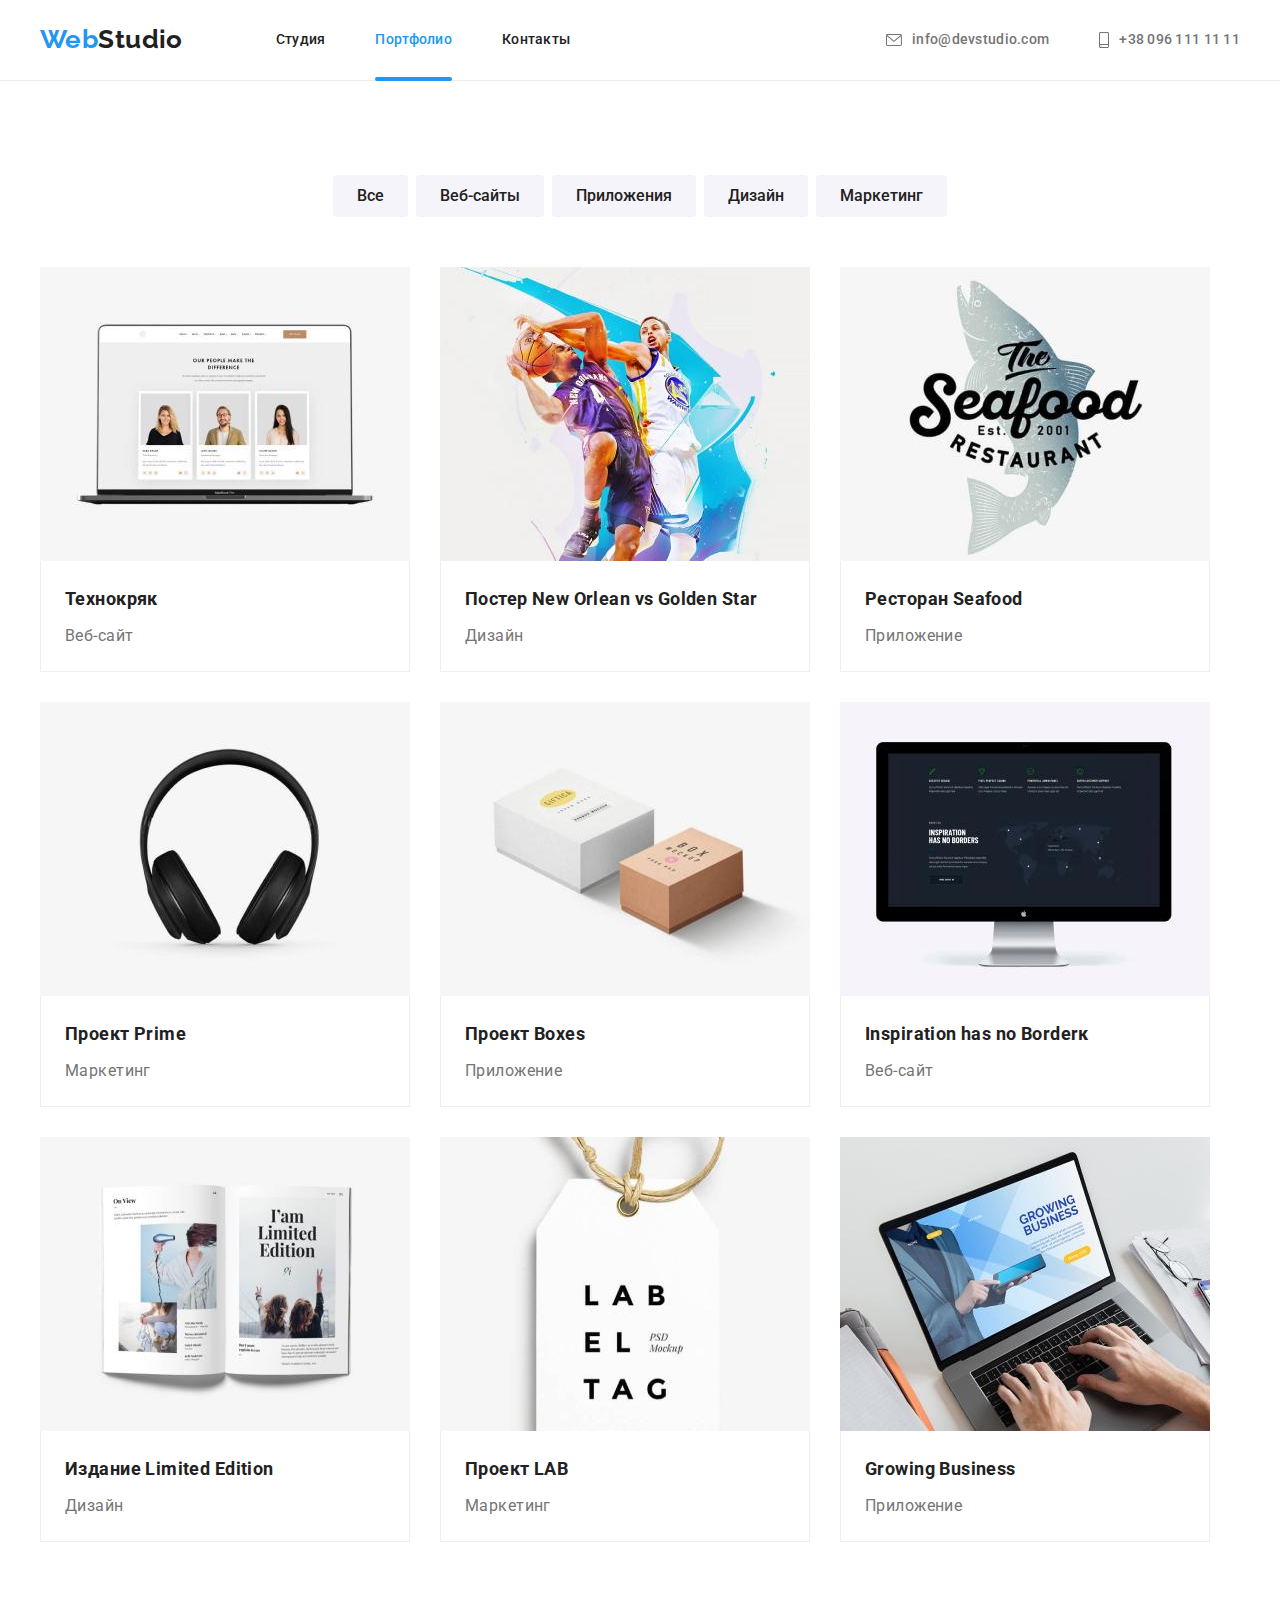
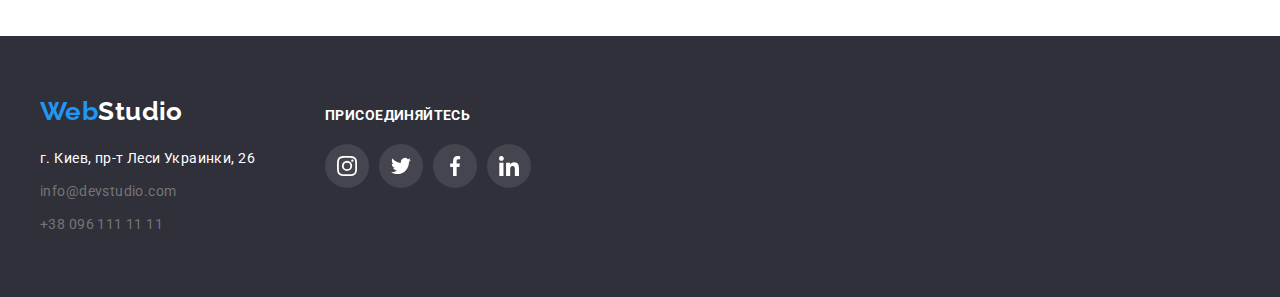
==== portfolio.html @ 6ecc3721 "Initial commit" ====
<!DOCTYPE html>
<html lang="ru">
  <head>
    <meta charset="UTF-8" />
    <meta http-equiv="X-UA-Compatible" content="IE=edge" />
    <meta name="viewport" content="width=device-width, initial-scale=1.0" />
    <title>Портфолио</title>
    <link rel="preconnect" href="https://fonts.googleapis.com" />
    <link rel="preconnect" href="https://fonts.gstatic.com" crossorigin />
    <link
      href="https://fonts.googleapis.com/css2?family=Raleway:wght@700&family=Roboto:wght@400;500;700;900&display=swap"
      rel="stylesheet"
    />
    <link
      rel="stylesheet"
      href="https://cdnjs.cloudflare.com/ajax/libs/modern-normalize/1.1.0/modern-normalize.min.css"
      integrity="sha512-wpPYUAdjBVSE4KJnH1VR1HeZfpl1ub8YT/NKx4PuQ5NmX2tKuGu6U/JRp5y+Y8XG2tV+wKQpNHVUX03MfMFn9Q=="
      crossorigin="anonymous"
      referrerpolicy="no-referrer"
    />
    <link rel="stylesheet" href="./css/styles.css" />
  </head>
  <body>
    <!--High line site-->
    <header class="page-header">
      <div class="conteiner header">
        <!--Name studio-->
        <nav class="site-nav">
          <a href="./index.html" class="logo"><span class="web">Web</span>Studio</a>
          <!--menu navigation-->
          <ul class="site-nav list">
            <li class="site-nav item">
              <a href="./index.html" class="link">Студия</a>
            </li>
            <li class="site-nav item">
              <a href="./portfolio.html" class="link current">Портфолио</a>
            </li>
            <li class="site-nav item">
              <a href="" class="link">Контакты</a>
            </li>
          </ul>
        </nav>
        <!--mail&Telefone-->
        <ul class="contacts list">
          <li class="contacts item">
            <a href="mailto:info@devstudio.com" class="mail">
              <svg class="icon-mail">
                <use href="./images/symbol-defs.svg#icon-mail-icon"></use>
              </svg>
              info@devstudio.com</a
            >
          </li>
          <li class="contacts item">
            <a href="tel:+380961111111" class="tel">
              <svg class="icon-tel">
                <use href="./images/symbol-defs.svg#icon-icon-tel"></use>
              </svg>
              +38 096 111 11 11</a
            >
          </li>
        </ul>
      </div>
    </header>
    <main>
      <section class="work-section">
        <div class="conteiner">
          <h1 class="title visually-hidden">Примеры работ</h1>
          <ul class="filtr">
            <li class="filtr-item">
              <button type="button" class="filtr-btn active">Все</button>
            </li>
            <li class="filtr-item">
              <button type="button" class="filtr-btn active">Веб-сайты</button>
            </li>
            <li class="filtr-item">
              <button type="button" class="filtr-btn active">Приложения</button>
            </li>
            <li class="filtr-item">
              <button type="button" class="filtr-btn active">Дизайн</button>
            </li>
            <li class="filtr-item">
              <button type="button" class="filtr-btn active">Маркетинг</button>
            </li>
          </ul>
          <ul class="work list pages">
            <li class="item">
              <a href="" class="link">
                <div class="work-link-position">
                  <img class="work-images" src="./images/p1.jpg" alt="сайт" width="370" />
                  <p class="work-link-discription">
                    Ресурс предлагает комплексные предложения с разным уровнем функционала и
                    сервисов. Все это позволит посетителю получить исчерпывающие сведения о компании
                    или частном лице.
                  </p>
                </div>
                <div class="item-discript">
                  <h3 class="work-title">Технокряк</h3>
                  <p class="work-dicript">Веб-сайт</p>
                </div>
              </a>
            </li>
            <li class="item">
              <a href="" class="link">
                <div class="work-link-position">
                  <img
                    class="work-images"
                    src="./images/p2.jpg"
                    alt="Постер New Orlean vs Golden Star"
                    width="370"
                  />
                  <p class="work-link-discription">
                    Ресурс предлагает комплексные предложения с разным уровнем функционала и
                    сервисов. Все это позволит посетителю получить исчерпывающие сведения о компании
                    или частном лице.
                  </p>
                </div>
                <div class="item-discript">
                  <h3 class="work-title">Постер New Orlean vs Golden Star</h3>
                  <p class="work-dicript">Дизайн</p>
                </div>
              </a>
            </li>
            <li class="item">
              <a href="" class="link">
                <div class="work-link-position">
                  <img
                    class="work-images"
                    src="./images/p3.jpg"
                    alt="Ресторан Seafood"
                    width="370"
                  />
                  <p class="work-link-discription">
                    Ресурс предлагает комплексные предложения с разным уровнем функционала и
                    сервисов. Все это позволит посетителю получить исчерпывающие сведения о компании
                    или частном лице.
                  </p>
                </div>
                <div class="item-discript">
                  <h3 class="work-title">Ресторан Seafood</h3>
                  <p class="work-dicript">Приложение</p>
                </div>
              </a>
            </li>
            <li class="item">
              <a href="" class="link">
                <div class="work-link-position">
                  <img class="work-images" src="./images/p4.jpg" alt="Проект Prime" width="370" />
                  <p class="work-link-discription">
                    Ресурс предлагает комплексные предложения с разным уровнем функционала и
                    сервисов. Все это позволит посетителю получить исчерпывающие сведения о компании
                    или частном лице.
                  </p>
                </div>
                <div class="item-discript">
                  <h3 class="work-title">Проект Prime</h3>
                  <p class="work-dicript">Маркетинг</p>
                </div>
              </a>
            </li>
            <li class="item">
              <a href="" class="link">
                <div class="work-link-position">
                  <img class="work-images" src="./images/p5.jpg" alt="Проект Boxes" width="370" />
                  <p class="work-link-discription">
                    Ресурс предлагает комплексные предложения с разным уровнем функционала и
                    сервисов. Все это позволит посетителю получить исчерпывающие сведения о компании
                    или частном лице.
                  </p>
                </div>
                <div class="item-discript">
                  <h3 class="work-title">Проект Boxes</h3>
                  <p class="work-dicript">Приложение</p>
                </div>
              </a>
            </li>
            <li class="item">
              <a href="" class="link">
                <div class="work-link-position">
                  <img class="work-images" src="./images/p6.jpg" alt="Веб-сайт" width="370" />
                  <p class="work-link-discription">
                    Ресурс предлагает комплексные предложения с разным уровнем функционала и
                    сервисов. Все это позволит посетителю получить исчерпывающие сведения о компании
                    или частном лице.
                  </p>
                </div>
                <div class="item-discript">
                  <h3 class="work-title">Inspiration has no Borderк</h3>
                  <p class="work-dicript">Веб-сайт</p>
                </div>
              </a>
            </li>
            <li class="item">
              <a href="" class="link">
                <div class="work-link-position">
                  <img
                    class="work-images"
                    src="./images/p7.jpg"
                    alt="Издание Limited Edition"
                    width="370"
                  />
                  <p class="work-link-discription">
                    Ресурс предлагает комплексные предложения с разным уровнем функционала и
                    сервисов. Все это позволит посетителю получить исчерпывающие сведения о компании
                    или частном лице.
                  </p>
                </div>
                <div class="item-discript">
                  <h3 class="work-title">Издание Limited Edition</h3>
                  <p class="work-dicript">Дизайн</p>
                </div>
              </a>
            </li>
            <li class="item">
              <a href="" class="link">
                <div class="work-link-position">
                  <img class="work-images" src="./images/p8.jpg" alt="Проект LAB" width="370" />
                  <p class="work-link-discription">
                    Ресурс предлагает комплексные предложения с разным уровнем функционала и
                    сервисов. Все это позволит посетителю получить исчерпывающие сведения о компании
                    или частном лице.
                  </p>
                </div>
                <div class="item-discript">
                  <h3 class="work-title">Проект LAB</h3>
                  <p class="work-dicript">Маркетинг</p>
                </div>
              </a>
            </li>
            <li class="item">
              <a href="" class="link">
                <div class="work-link-position">
                  <img class="work-images" src="./images/p9.jpg" alt="сайт" width="370" />
                  <p class="work-link-discription">
                    Ресурс предлагает комплексные предложения с разным уровнем функционала и
                    сервисов. Все это позволит посетителю получить исчерпывающие сведения о компании
                    или частном лице.
                  </p>
                </div>
                <div class="item-discript">
                  <h3 class="work-title">Growing Business</h3>
                  <p class="work-dicript">Приложение</p>
                </div>
              </a>
            </li>
          </ul>
        </div>
      </section>
    </main>
    <footer class="footer">
      <div class="conteiner social-icons">
        <div class="logo-address">
          <!--Name studio-->
          <a href="./index.html" class="logo-footer"><span class="web">Web</span>Studio</a>
          <!-- address -->
          <address class="adress">
            <ul class="adress list">
              <li class="adress-list-item">
                <a
                  href="https://goo.gl/maps/HPNhDswtwEFeR7fT9"
                  target="_blank"
                  rel="noopener noreferrer"
                  class="adress-post"
                  >г. Киев, пр-т Леси Украинки, 26</a
                >
              </li>
              <li class="adress-list-item">
                <a href="mailto:info@devstudio.com" class="mail">info@devstudio.com</a>
              </li>
              <li class="adress-list-item">
                <a href="tel:+380961111111" class="tel">+38 096 111 11 11</a>
              </li>
            </ul>
          </address>
        </div>
        <div class="social-links">
          <h2 class="sicial-links-title">присоединяйтесь</h2>
          <ul class="social-links list">
            <li class="social-list-items">
              <a href="" class="links-social-icon">
                <svg class="icon"><use href="./images/symbol-defs.svg#icon-instagram"></use></svg>
              </a>
            </li>
            <li class="social-list-items">
              <a href="" class="links-social-icon">
                <svg class="icon"><use href="./images/symbol-defs.svg#icon-twitter"></use></svg>
              </a>
            </li>
            <li class="social-list-items">
              <a href="" class="links-social-icon">
                <svg class="icon"><use href="./images/symbol-defs.svg#icon-facebook"></use></svg>
              </a>
            </li>
            <li class="social-list-items">
              <a href="" class="links-social-icon">
                <svg class="icon"><use href="./images/symbol-defs.svg#icon-linkedin"></use></svg>
              </a>
            </li>
          </ul>
        </div>
      </div>
    </footer>
  </body>
</html>
---- css/styles.css ----
:root {
  --primary-text-color: #212121;
  --title-text-color: #757575;
  --accent-color: #2196f3;
  --primary-white-color: #ffffff;
  --button-color: #f5f4fa;
}

body {
  margin: 0;
  /* padding-top: 80px; */
  background-color: var(--primary-white-color);
  color: var(--primary-text-color);
  font-family: Roboto, sans-serif;
  font-size: 14px;
  letter-spacing: 0.03em;
}

/*убираем точки в списках*/
.list {
  padding: 0;
  margin: 0;
  list-style: none;
}
/* скрываем заголовки */
.visually-hidden {
  position: absolute;
  white-space: nowrap;
  width: 1px;
  height: 1px;
  overflow: hidden;
  border: 0;
  padding: 0;
  clip: rect(0 0 0 0);
  clip-path: inset(50%);
  margin: -1px;
}
/* Убираем нижненн подчеркивание у ссылок */
.link {
  text-decoration: none;
}
/* Заголовки 2 уровня */
.section-title {
  padding: 0;
  margin: 0;
  margin-bottom: 50px;
  font-size: 36px;
  line-height: 1.17;
  text-align: center;
}
/*style header*/
.header {
  display: flex;
  align-items: center;
}
.conteiner {
  width: 1200px;
  margin: 0 auto;
  padding: 0 15px;
  /* outline: 2px solid tomato; */
}
.page-header {
  /* outline: 2px solid tomato; */
  /* position: fixed;
  width: 100%;
  min-height: 80px;
  top: 0;
  left: 0; */
  border-bottom: 1px solid #ececec;
}
.logo {
  display: block;
  padding-top: 24px;
  padding-bottom: 25px;
  margin-right: 93px;
  /* outline: 2px solid tomato; */
  color: var(--primary-text-color);
  text-decoration: none;
  font-family: Raleway, sans-serif;
  font-weight: 700;
  font-size: 26px;
  line-height: 1.19;
}
.web {
  color: #2196f3;
}
/*style menu-nav*/
.site-nav {
  display: flex;
}

.site-nav .item:not(:last-child) {
  margin-right: 50px;
}
.site-nav .link {
  position: relative;
  display: block;
  padding-top: 32px;
  padding-bottom: 32px;
  /* outline: 2px solid tomato; */
  color: var(--primary-text-color);
  font-weight: 500;
  line-height: 1.14;
  letter-spacing: 0.02em;

  transition-property: color;
  transition-duration: 250ms;
  transition-timing-function: cubic-bezier(0.4, 0, 0.2, 1);
}

.site-nav .link.current {
  color: var(--accent-color);
}
.site-nav .link.current::after {
  content: '';
  position: absolute;
  left: 0;
  bottom: -1px;
  display: block;
  width: 100%;
  height: 4px;

  border-radius: 4px;
  background-color: var(--accent-color);
}
/* .site-nav .link::after {
  content: '';
  position: absolute;
  left: 0;
  bottom: 0;
  display: block;
  width: 100%;
  height: 4px;
  opacity: 0;
  transition: opacity 250ms cubic-bezier(0.4, 0, 0.2, 1);

  border-radius: 4px;
  background-color: var(--accent-color);
}
.site-nav .link:hover::after,
.site-nav .link:focus::after {
  opacity: 1;
} */
.site-nav .link:hover,
.site-nav .link:focus {
  color: var(--accent-color);
}
/* Style contacts */
.contacts.list {
  display: flex;
  margin-left: auto;
}
.contacts.list .contacts.item + .contacts.item {
  margin-left: 50px;
}
.mail,
.tel {
  display: flex;
  align-items: center;
}
/* Добавление иконок */
.icon-mail {
  width: 16px;
  height: 12px;
  margin-right: 10px;
  fill: var(--title-text-color);
  transition-property: fill;
  transition-duration: 250ms;
  transition-timing-function: cubic-bezier(0.4, 0, 0.2, 1);
}
.icon-tel {
  width: 10px;
  height: 16px;
  margin-right: 10px;
  fill: var(--title-text-color);
  transition-property: fill;
  transition-duration: 250ms;
  transition-timing-function: cubic-bezier(0.4, 0, 0.2, 1);
}
/* .icon-mail:hover,
.icon-tel:hover {
  fill: var(--accent-color);
} */

/* .mail::before {
  display: inline-block;
  content: '';
  width: 16px;
  height: 12px;
  margin-right: 10px;
  background-image: url('../images/mail-icon.svg');
  background-size: contain;
}
.tel::before {
  display: inline-block;
  content: '';
  width: 16px;
  height: 12px;
  margin-right: 10px;
  background-image: url('../images/icon-tel.svg');
  background-size: contain;
} */

/* Конец добавление иконок */

.contacts.list .mail {
  /* outline: 2px solid tomato; */
  padding-top: 32px;
  padding-bottom: 32px;
  color: var(--title-text-color);
  text-decoration: none;
  font-weight: 500;
  line-height: 1.14;
  letter-spacing: 0.02em;

  transition-property: color;
  transition-duration: 250ms;
  transition-timing-function: cubic-bezier(0.4, 0, 0.2, 1);
}
.contacts.list .tel {
  /* outline: 2px solid tomato; */
  padding-top: 32px;
  padding-bottom: 32px;
  color: var(--title-text-color);
  text-decoration: none;
  font-weight: 500;
  line-height: 1.14;
  letter-spacing: 0.02em;

  transition-property: color;
  transition-duration: 250ms;
  transition-timing-function: cubic-bezier(0.4, 0, 0.2, 1);
}
.contacts.list .mail:hover .icon-mail,
.contacts.list .mail:focus .icon-mail {
  fill: var(--accent-color);
}
.contacts.list .mail:hover,
.contacts.list .mail:focus {
  color: var(--accent-color);
}
.contacts.list .tel:hover .icon-tel,
.contacts.list .tel:focus .icon-tel {
  fill: var(--accent-color);
}
.contacts.list .tel:hover,
.contacts.list .tel:focus {
  color: var(--accent-color);
}

/* Style main content*/
/* Style section Hero */
.hero {
  background-color: #2f303a;
  text-align: center;
  padding-top: 200px;
  padding-bottom: 200px;
  /* background-image: linear-gradient(to right, rgba(47, 48, 58, 0.4), rgba(47, 48, 58, 0.4)),
    url('../images/bg-img-hero.jpg');
  background-repeat: no-repeat;
  background-position: 50% 50%;
  background-size: cover; */
}
.overlay {
  max-width: 1600px;
  height: 600px;
  margin-left: auto;
  margin-right: auto;
  background-image: linear-gradient(to right, rgba(47, 48, 58, 0.4), rgba(47, 48, 58, 0.4)),
    url('../images/bg-img-hero.jpg');
  background-repeat: no-repeat;
  background-position: center;
  background-size: cover;
}
.hero-title {
  margin-top: 0;
  width: 696px;
  margin: 0 auto;
  margin-bottom: 30px;
  color: var(--primary-white-color);
  font-weight: 900;
  font-size: 44px;
  line-height: 1.36;
  letter-spacing: 0.06em;
  text-transform: uppercase;
}
.button {
  display: inline-block;
  border-radius: 4px;
  padding: 10px 32px;
  min-width: 200px;
  font-weight: 700;
  text-align: center;
  letter-spacing: 0.06em;
  font-size: 16px;
  line-height: 1.88;
  box-shadow: 0px 4px 4px rgba(0, 0, 0, 0.15);
  background-color: var(--accent-color);
  color: var(--primary-white-color);
  border: 1px solid;
  border-color: var(--accent-color);
  cursor: pointer;

  transition-property: background-color, border-color;
  transition-duration: 250ms;
  transition-timing-function: cubic-bezier(0.4, 0, 0.2, 1);
}
.button:hover,
.button:focus {
  background-color: #188ce8;
  border-color: var(--primary-white-color);
}
/* Style Peculiarities*/
.peculiarities {
  padding-top: 94px;
  padding-bottom: 94px;
}
.section.list {
  display: flex;
}
.peculiarities-item {
  width: 270px;
}
.peculiarities-item:not(:last-child) {
  margin-right: 30px;
}
/* Добавление иконок svg с помощью псевдоэлемента before
как background-image */
/* .peculiarities-item::before {
  display: block;
  content: '';
  height: 120px;
  margin-bottom: 30px;
  background-color: #f5f4fa;
  border-radius: 4px; */
/* background-size: contain; на весь блок */
/* background-repeat: no-repeat;
  background-position: center; */
/* }
.peculiarities-item.attention::before {
  background-image: url('../images/antenna.svg');
}
.peculiarities-item.punctuality::before {
  background-image: url('../images/clock.svg');
}
.peculiarities-item.planning::before {
  background-image: url('../images/diagram.svg');
}
.peculiarities-item.technology::before {
  background-image: url('../images/astronaut.svg');
} */
/* Конец  */
/* 2-й вариант для иконок svg */

.icon-peculiarities {
  display: flex;
  justify-content: center;
  align-items: center;
  height: 120px;
  margin-bottom: 30px;
  background-color: #f5f4fa;
}
.icon-item-peculiarities {
  width: 70px;
  height: 70px;
}
/* Конец */
.title {
  padding: 0;
  margin: 0;
  margin-bottom: 10px;
  font-size: 14px;
  line-height: 1.14;
  text-transform: uppercase;
  color: var(--primary-text-color);
}
.discription {
  padding: 0;
  margin: 0;
  line-height: 1.71;
  color: var(--title-text-color);
}
/*Style works*/
.works {
  padding-bottom: 90px;
}
.work-process {
  display: block;
}
.work.list {
  display: flex;
}
.work-list-process:not(:last-child) {
  margin-right: 30px;
}
.work-list.position {
  position: relative;
  display: flex;
  justify-content: center;
  align-items: flex-end;
}
.work-list-discription {
  position: absolute;
  display: flex;
  justify-content: center;
  align-items: center;
  align-content: center;
  margin: 0;

  width: 100%;
  height: 70px;

  font-weight: 700;
  font-size: 14px;
  line-height: 1.14;
  text-align: center;
  text-transform: uppercase;

  color: #ffffff;
  background: rgba(47, 48, 58, 0.8);
}
/*Style Our team */
.team .list {
  padding: 0;
}
.team.list.image {
  display: block;
}
.team.list {
  display: flex;
}
.team-list-card {
  background-color: #fff;
  text-align: center;
  box-shadow: 0px 1px 3px rgba(0, 0, 0, 0.12), 0px 1px 1px rgba(0, 0, 0, 0.14),
    0px 2px 1px rgba(0, 0, 0, 0.2);
  border-radius: 0px 0px 4px 4px;
}
.team-list-card:not(:last-child) {
  margin-right: 30px;
}
.team {
  background: #f5f4fa;
  padding-top: 94px;
  padding-bottom: 94px;
}

.team-card-disc {
  padding: 30px;
}
.team.list .name {
  padding: 0;
  margin: 0;
  margin-bottom: 10px;
  font-weight: 500;
  font-size: 16px;
  line-height: 1.19;
}
.team.list .discription {
  color: var(--title-text-color);
  font-size: 16px;
  line-height: 1.19;
  margin-bottom: 16px;
}
.team.list.network {
  display: flex;
  margin: 0;
  padding: 0;
  background-color: #fff;
}

.network-item:not(:last-child) {
  margin-right: 10px;
}
.link-network {
  display: flex;
  justify-content: center;
  align-items: center;
  width: 44px;
  height: 44px;
  border-radius: 50%;

  transition-property: background-color;
  transition-duration: 250ms;
  transition-timing-function: cubic-bezier(0.4, 0, 0.2, 1);
  /* outline: 1px solid tomato; */
}
.icon-network {
  width: 20px;
  height: 20px;
  fill: #afb1b8;

  transition-property: fill;
  transition-duration: 250ms;
  transition-timing-function: cubic-bezier(0.4, 0, 0.2, 1);
}
.link-network:hover .icon-network,
.link-network:focus .icon-network {
  fill: var(--primary-white-color);
}
.link-network:hover,
.link-network:focus {
  background-color: var(--accent-color);
}
/* Style our clients */
.clients {
  padding-top: 94px;
  padding-bottom: 94px;
}
.clients.list {
  display: flex;
  margin: 0;
  padding: 0;
}
.link-clients {
  display: flex;
  justify-content: center;
  align-items: center;
  width: 170px;
  height: 92px;
  border: 1px solid #afb1b8;
  border-radius: 4px;
  transition: border-color 250ms cubic-bezier(0.4, 0, 0.2, 1);
}
.clients-list-item:not(:last-child) {
  margin-right: 30px;
}
.icon-clients {
  width: 106px;
  height: 60px;
  fill: #afb1b8;

  transition: fill 250ms cubic-bezier(0.4, 0, 0.2, 1);
}

.link-clients:hover .icon-clients,
.link-clients:focus .icon-clients {
  fill: var(--accent-color);
}
.link-clients:hover,
.link-clients:focus {
  border-color: var(--accent-color);
}
/*Style footer*/
.footer {
  padding-top: 60px;
  padding-bottom: 60px;
  background-color: #2f303a;
  /* outline: 2px solid tomato; */
}
.adress {
  font-style: normal;
  /* outline: 2px solid tomato; */
}
.logo-footer {
  display: inline-block;
  margin-bottom: 20px;
  color: var(--primary-white-color);
  text-decoration: none;
  font-family: Raleway, sans-serif;
  font-weight: 700;
  font-size: 26px;
  line-height: 1.19;
  /* outline: 2px solid tomato; */
}
.adress-post,
.adress.list .mail {
  display: inline-block;
}
.adress.list .adress-list-item:not(:last-child) {
  margin-bottom: 9px;
}

.adress.list .adress-post {
  color: var(--primary-white-color);
  text-decoration: none;
  line-height: 1.71;
}
.adress.list .mail,
.adress.list .tel {
  color: var(--title-text-color);
  text-decoration: none;
  line-height: 1.71;
  transition-property: color;
  transition-duration: 250ms;
  transition-timing-function: cubic-bezier(0.4, 0, 0.2, 1);
}
.adress.list .mail:hover,
.adress.list .mail:focus {
  color: var(--accent-color);
}
.adress.list .tel:hover,
.adress.list .tel:focus {
  color: var(--accent-color);
}
.footer-address-links {
  display: flex;
}
.logo-address {
  margin-right: 70px;
}

.social-icons {
  display: flex;
  align-items: baseline;
}
.social-links.list {
  display: flex;
}
.links-social-icon {
  display: flex;
  justify-content: center;
  align-items: center;
  width: 44px;
  height: 44px;
  border-radius: 50%;
  background: rgba(255, 255, 255, 0.1);
  /* outline: 1px solid tomato; */
  transition-property: background-color;
  transition-duration: 250ms;
  transition-timing-function: cubic-bezier(0.4, 0, 0.2, 1);
}
.social-list-items:not(:last-child) {
  margin-right: 10px;
}
.sicial-links-title {
  margin: 0;
  margin-bottom: 20px;
  font-weight: 700;
  font-size: 14px;
  line-height: 1.14;
  letter-spacing: 0.03em;
  text-transform: uppercase;
  color: #ffffff;
}
.icon {
  width: 20px;
  height: 20px;
  fill: var(--primary-white-color);
}
.links-social-icon:hover,
.links-social-icon:focus {
  background-color: var(--accent-color);
}
/*Style porfolio*/
.work-section {
  padding-top: 94px;
  padding-bottom: 94px;
  /* margin-top: 94px;
  margin-bottom: 94px; */
}
/*Style buttom*/
.filtr {
  padding: 0;
  margin: 0;
  margin-bottom: 50px;
  list-style: none;
  /* outline: 2px solid tomato; */
  display: flex;
  justify-content: center;
  align-content: center;
}
.filtr-item {
  margin-right: 8px;
}
.filtr-item:last-child {
  margin-right: 0;
}
.work-title,
.work-dicript {
  padding: 0;
  margin: 0;
}
.work-images {
  display: block;
  /* margin-bottom: 20px; */
}
.filtr-btn {
  padding: 6px 22px;
  background-color: var(--button-color);
  color: var(--primary-text-color);
  font-family: inherit;
  font-weight: 500;
  font-size: 16px;
  line-height: 1.63;
  cursor: pointer;
  /* box-shadow: 0px 3px 1px rgba(0, 0, 0, 0.1), 0px 1px 2px rgba(0, 0, 0, 0.08),
    0px 2px 2px rgba(0, 0, 0, 0.12); */
  border-radius: 4px;
  border-color: transparent;
  transition-property: color, background-color, box-shadow;
  transition-duration: 250ms;
  transition-timing-function: cubic-bezier(0.4, 0, 0.2, 1);
}

.filtr-btn.active:hover,
.filtr-btn.active:focus {
  background-color: var(--accent-color);
  color: var(--primary-white-color);
  box-shadow: 0px 3px 1px rgba(0, 0, 0, 0.1), 0px 1px 2px rgba(0, 0, 0, 0.08),
    0px 2px 2px rgba(0, 0, 0, 0.12);
}
.filtr-btn.active:active {
  background-color: var(--accent-color);
  color: var(--primary-white-color);
}
/*Style work list*/
.work.list.pages {
  display: flex;
  flex-wrap: wrap;
}
.item-discript {
  padding: 20px 24px;
  border-right: 1px solid #eeeeee;
  border-bottom: 1px solid #eeeeee;
  border-left: 1px solid #eeeeee;
}
/* .work.list {
   outline: 2px solid tomato; 
} */
/* Идеальное решение при изменении 
размеров контейнера */
.work.list.pages > .item {
  flex-basis: calc((100% - 30px * 3) / 3);
  margin-right: 30px;
  margin-bottom: 30px;
}

/* 2-й вариант решения:
  .work.list.pages > .item {
  width: 370px;
  margin-right: 30px;
  margin-bottom: 30px;
} */
.work.list.pages > .item:nth-child(3n) {
  margin-right: 0;
}
.work.list.pages > .item:nth-last-child(-n + 3) {
  margin-bottom: 0;
}
.work.list.pages .link {
  display: block;

  transition-property: box-shadow;
  transition-duration: 250ms;
  transition-timing-function: cubic-bezier(0.4, 0, 0.2, 1);
}
.work.list.pages .link:hover,
.work.list.pages .link:focus {
  box-shadow: 0px 1px 1px rgba(0, 0, 0, 0.12), 0px 4px 4px rgba(0, 0, 0, 0.06),
    1px 4px 6px rgba(0, 0, 0, 0.16);
}
.work.list .work-title {
  margin-bottom: 4px;
  color: var(--primary-text-color);
  font-weight: 700;
  font-size: 18px;
  line-height: 2;
}
.work.list .work-dicript {
  color: var(--title-text-color);
  font-weight: 400;
  font-size: 16px;
  line-height: 1.88;
}
.work-link-position {
  overflow: hidden;
  position: relative;
  display: flex;
  justify-content: center;
  align-items: center;
}
.work-link-discription {
  position: absolute;
  margin: 0;

  /* width: 322px; */
  padding: 63px 24px;
  /* height: 100%; */

  opacity: 0;
  /* text-align: center; */
  font-weight: 400;
  font-size: 18px;
  line-height: 1.56;

  transform: translateY(100%);
  transition: transform 2500ms cubic-bezier(0.4, 0, 0.2, 1);

  color: var(--primary-white-color);
  background: rgba(33, 150, 243, 0.9);
}
/* 2-й метод: когда фон перед картинкой */
/* .work-link-position::before {
  display: inline-block;
  content: '';

  position: absolute;
  opacity: 0;

  transform: translateY(100%);
  transition: transform 250ms cubic-bezier(0.4, 0, 0.2, 1);
  

  width: 100%;
  height: 100%;

  background-color: rgba(33, 150, 243, 0.9);
 } */
.work.list.pages .item .link:hover .work-link-discription,
.work.list.pages .item .link:focus .work-link-discription {
  transform: translatey(0);
  opacity: 1;
}
/* .work.list.pages .item .link:hover .work-link-position::before,
.work.list.pages .item .link:focus .work-link-position::before {
  transform: translatey(0);
  opacity: 1;
} */
/* Style modal window */
.backdrop {
  position: fixed;
  top: 0;
  left: 0;

  width: 100%;
  height: 100%;
  background-color: rgba(0, 0, 0, 0.2);

  opacity: 1;
  transition: opacity 2500ms cubic-bezier(0.4, 0, 0.2, 1);
}
.backdrop.is-hidden {
  opacity: 0;
  pointer-events: none;
}
.backdrop.is-hidden .modal {
  transform: translate(-50%, -50%) scale(0.9);
}
.modal {
  position: absolute;
  top: 50%;
  left: 50%;
  transform: translate(-50%, -50%) scale(1);

  width: 528px;
  height: 581px;
  padding: 20px;
  background-color: #fff;
  border-radius: 4px;

  transition: transform 2500ms cubic-bezier(0.4, 0, 0.2, 1);
}
.button-close {
  position: absolute;
  top: 8px;
  right: 8px;

  display: flex;
  justify-content: center;
  align-items: center;

  width: 30px;
  height: 30px;
  padding: 0;

  border-radius: 50%;
  background-color: #fff;
  border: 1px solid rgba(0, 0, 0, 0.1);
  cursor: pointer;
}
.icon-close {
  width: 18px;
  height: 18px;
}
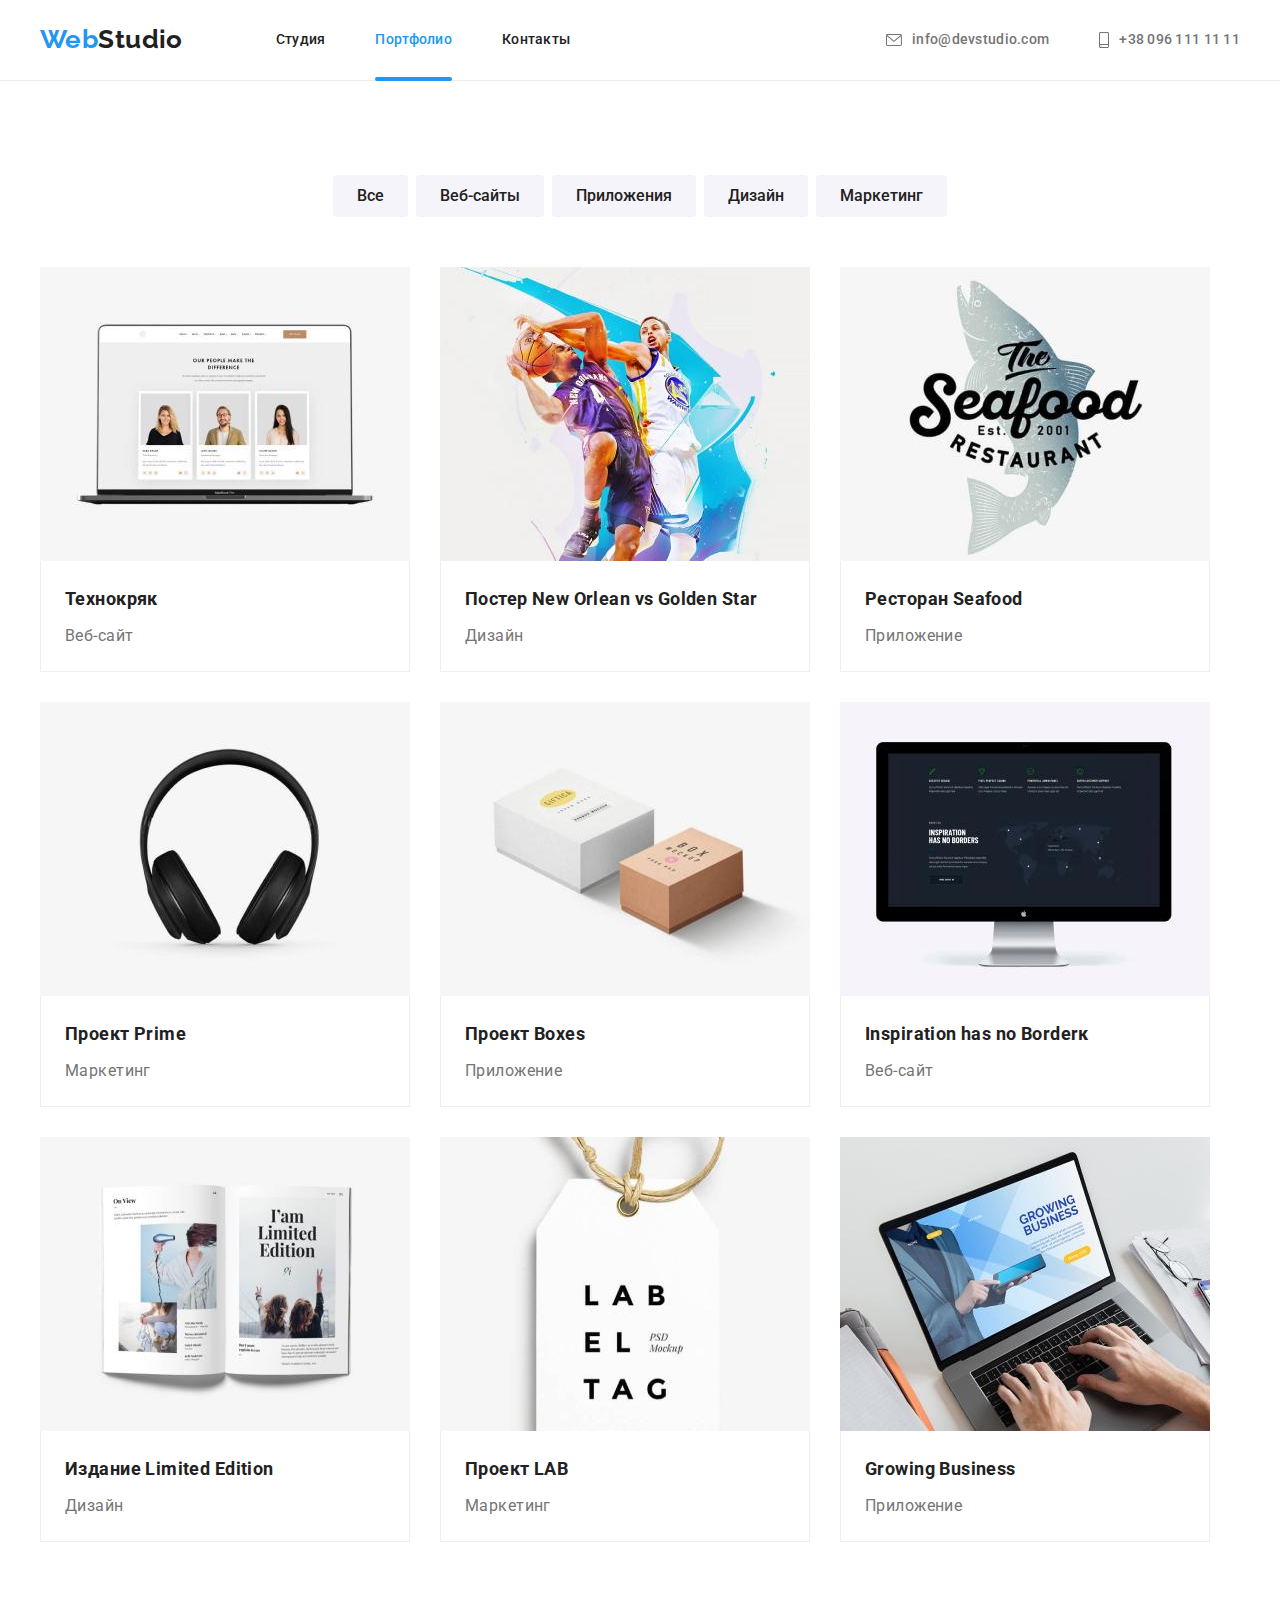
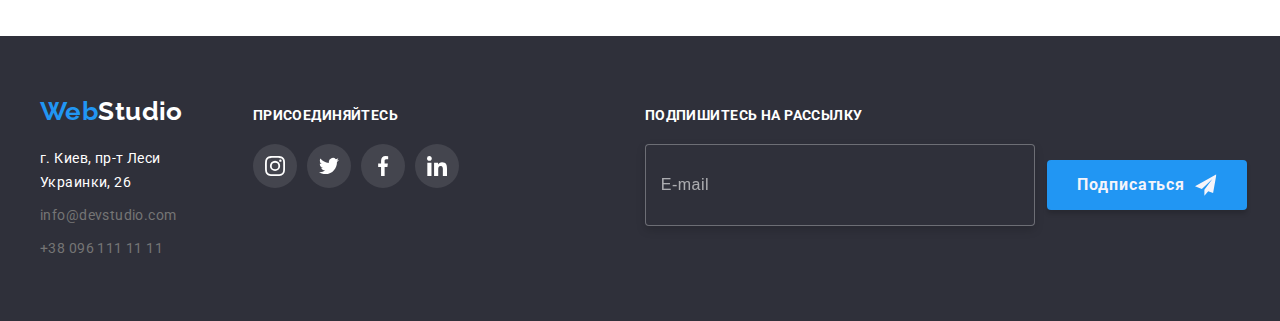
==== commit c2064064: "finish 3" ====
--- a/portfolio.html
+++ b/portfolio.html
@@ -297,6 +297,31 @@
             </li>
           </ul>
         </div>
+        <div class="subscribe">
+          <h2 class="sicial-links-title">Подпишитесь на рассылку</h2>
+          <ul class="subscribe list">
+            <li class="subscribe list item">
+              <form>
+                <label for="email" class="label"></label>
+                <input
+                  type="email"
+                  name="email"
+                  id="email"
+                  class="subscribe-input"
+                  placeholder="E-mail"
+                />
+              </form>
+            </li>
+            <li class="subscribe list item">
+              <button type="submit" class="subscribe-button">
+                Подписаться
+                <svg class="icon-send">
+                  <use href="./images/symbol-defs.svg#icon-icon-send"></use>
+                </svg>
+              </button>
+            </li>
+          </ul>
+        </div>
       </div>
     </footer>
   </body>
--- a/css/styles.css
+++ b/css/styles.css
@@ -599,7 +599,9 @@
 .logo-address {
   margin-right: 70px;
 }
-
+.social-links {
+  margin-right: 93px;
+}
 .social-icons {
   display: flex;
   align-items: baseline;
@@ -642,6 +644,68 @@
 .links-social-icon:focus {
   background-color: var(--accent-color);
 }
+.subscribe.list {
+  display: flex;
+  align-items: center;
+}
+.subscribe.list:not(:last-child) {
+  margin-right: 12px;
+}
+.subscribe-input {
+  width: 358px;
+  height: 50px;
+  padding: 15px;
+  background-color: #2f303a;
+  border: 1px solid rgba(255, 255, 255, 0.3);
+  filter: drop-shadow(0px 4px 4px rgba(0, 0, 0, 0.15));
+  border-radius: 4px;
+}
+.subscribe-input::placeholder {
+  font-weight: 400;
+  font-size: 16px;
+  line-height: 1.25;
+  letter-spacing: 0.03em;
+
+  color: rgba(255, 255, 255, 0.6);
+}
+.subscribe-button {
+  display: flex;
+  align-items: center;
+  width: 200px;
+  height: 50px;
+  padding: 10px 28px;
+
+  font-family: inherit;
+  font-weight: 700;
+  font-size: 16px;
+  line-height: 1.88;
+  letter-spacing: 0.06em;
+
+  cursor: pointer;
+
+  color: var(--button-color);
+  border-color: transparent;
+  background-color: var(--accent-color);
+  box-shadow: 0px 4px 4px rgba(0, 0, 0, 0.15);
+  border-radius: 4px;
+
+  transition-property: background-color, border-color, box-shadow;
+  transition-duration: 250ms;
+  transition-timing-function: cubic-bezier(0.4, 0, 0.2, 1);
+}
+.icon-send {
+  margin-left: 10px;
+  width: 24px;
+  height: 24px;
+  fill: var(--button-color);
+}
+.subscribe-button:hover,
+.subscribe-button:focus {
+  background-color: #188ce8;
+  border-color: var(--primary-white-color);
+  box-shadow: 0px 4px 4px rgba(0, 0, 0, 0.15);
+}
+
 /*Style porfolio*/
 .work-section {
   padding-top: 94px;
@@ -817,7 +881,9 @@
   transform: translatey(0);
   opacity: 1;
 } */
+
 /* Style modal window */
+/* Create backdrop  */
 .backdrop {
   position: fixed;
   top: 0;
@@ -830,13 +896,20 @@
   opacity: 1;
   transition: opacity 2500ms cubic-bezier(0.4, 0, 0.2, 1);
 }
+/* end create backdrop */
+
+/* Скрываем его через прозрачность и делаем доступ
+до страницы сайта  */
 .backdrop.is-hidden {
   opacity: 0;
   pointer-events: none;
 }
+/* Делаем трансформацию  */
 .backdrop.is-hidden .modal {
   transform: translate(-50%, -50%) scale(0.9);
 }
+/* создаем и позиционируем модалку к backdrop, центрируем
+и делаем трансформацию  */
 .modal {
   position: absolute;
   top: 50%;
@@ -845,12 +918,13 @@
 
   width: 528px;
   height: 581px;
-  padding: 20px;
+  /* padding: 8px; */
   background-color: #fff;
   border-radius: 4px;
 
   transition: transform 2500ms cubic-bezier(0.4, 0, 0.2, 1);
 }
+/* Style button close */
 .button-close {
   position: absolute;
   top: 8px;
@@ -870,6 +944,185 @@
   cursor: pointer;
 }
 .icon-close {
+  display: block;
   width: 18px;
   height: 18px;
-}
+
+  transition-property: fill;
+  transition-duration: 250ms;
+  transition-timing-function: cubic-bezier(0.4, 0, 0.2, 1);
+}
+/* End style button close */
+.button-close:hover .icon-close,
+.button-close:focus .icon-close {
+  fill: var(--accent-color);
+}
+
+/* Style form modal  */
+.modal-title {
+  margin-top: 40px;
+  margin-bottom: 12px;
+
+  font-weight: 700;
+  font-size: 20px;
+  line-height: 1.15;
+  text-align: center;
+  letter-spacing: 0.03em;
+
+  color: var(--primary-text-color);
+}
+/* Style form */
+.form {
+  /* position: relative; */
+  display: flex;
+  flex-direction: column;
+  padding-left: 40px;
+  padding-right: 40px;
+}
+.label {
+  font-weight: 400;
+  font-size: 12px;
+  line-height: 1.67;
+  letter-spacing: 0.01em;
+
+  color: var(--title-text-color);
+}
+.input {
+  width: 100%;
+  height: 40px;
+  padding-left: 40px;
+  margin-bottom: 10px;
+  border: 1px solid rgba(33, 33, 33, 0.2);
+
+  transition-property: border-color;
+  transition-duration: 250ms;
+  transition-timing-function: cubic-bezier(0.4, 0, 0.2, 1);
+}
+.comment {
+  width: 100%;
+  height: 120px;
+  padding: 12px 16px;
+
+  margin-bottom: 20px;
+}
+.comment::placeholder {
+  font-weight: 400;
+  font-size: 14px;
+  line-height: 1.14;
+  letter-spacing: 0.01em;
+
+  color: rgba(117, 117, 117, 0.5);
+}
+.input:hover,
+.input:focus {
+  border-color: var(--accent-color);
+}
+
+.icon-person {
+  position: absolute;
+  top: 107px;
+  left: 55px;
+  width: 18px;
+  height: 18px;
+
+  transition-property: fill;
+  transition-duration: 250ms;
+  transition-timing-function: cubic-bezier(0.4, 0, 0.2, 1);
+}
+.icon-phone {
+  position: absolute;
+  top: 175px;
+  left: 55px;
+  width: 18px;
+  height: 18px;
+
+  transition-property: fill;
+  transition-duration: 250ms;
+  transition-timing-function: cubic-bezier(0.4, 0, 0.2, 1);
+}
+.icon-email {
+  position: absolute;
+  top: 245px;
+  left: 55px;
+  width: 18px;
+  height: 18px;
+
+  transition-property: fill;
+  transition-duration: 250ms;
+  transition-timing-function: cubic-bezier(0.4, 0, 0.2, 1);
+}
+.user-name:hover .icon-person,
+.user-name:focus .icon-person {
+  fill: var(--accent-color);
+}
+.tel-namber:hover .icon-phone,
+.tel-namber:focus .icon-phone {
+  fill: var(--accent-color);
+}
+.email:hover .icon-email,
+.email:focus .icon-email {
+  fill: var(--accent-color);
+}
+/* Style условия договора */
+.checkbox-terms {
+  display: flex;
+  justify-content: center;
+  align-items: center;
+  margin-bottom: 30px;
+}
+
+.icon-checkbox {
+  width: 16px;
+  height: 15px;
+  margin-right: 8px;
+}
+.link-terms {
+  margin: 0;
+  text-align: center;
+
+  font-weight: 400;
+  font-size: 14px;
+  line-height: 1.71px;
+  letter-spacing: 0.03em;
+
+  color: var(--title-text-color);
+}
+.terms {
+  font-weight: 400;
+  font-size: 14px;
+  line-height: 1.71;
+  letter-spacing: 0.03em;
+  text-decoration-line: underline;
+
+  color: #2196f3;
+}
+
+/* Style modal button отправить */
+.modal-button {
+  width: 200px;
+  height: 50px;
+  padding: 10px 55px;
+
+  margin: 0 auto;
+
+  font-family: inherit;
+  font-weight: 700;
+  font-size: 16px;
+  line-height: 1.88px;
+  letter-spacing: 0.06em;
+  border-radius: 4px;
+  border: 1px solid transparent;
+
+  color: var(--button-color);
+  background-color: var(--accent-color);
+  box-shadow: 0px 4px 4px rgba(0, 0, 0, 0.15);
+
+  transition-property: box-shadow, background-color;
+  transition-duration: 250ms;
+  transition-timing-function: cubic-bezier(0.4, 0, 0.2, 1);
+}
+.modal-button:hover,
+.modal-button:focus {
+  background: #188ce8;
+  box-shadow: 0px 4px 4px rgba(0, 0, 0, 0.15);
+}
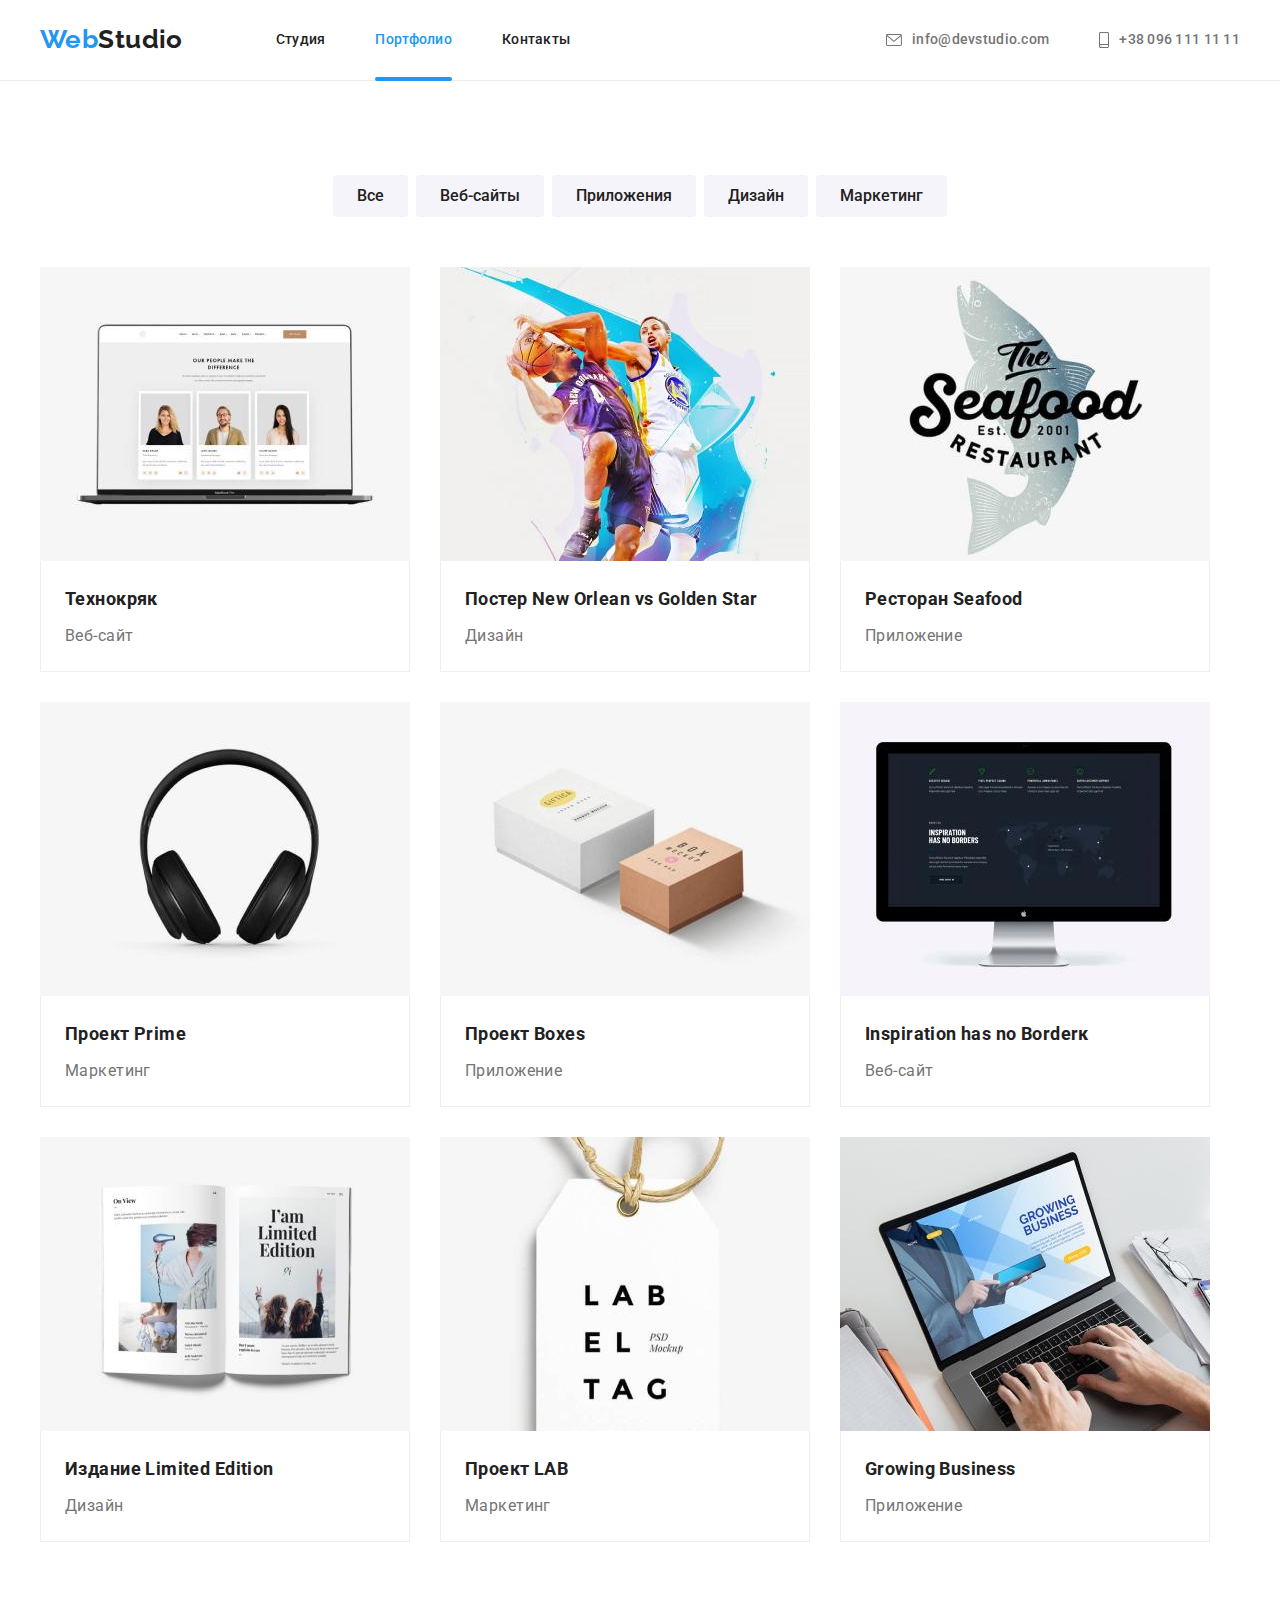
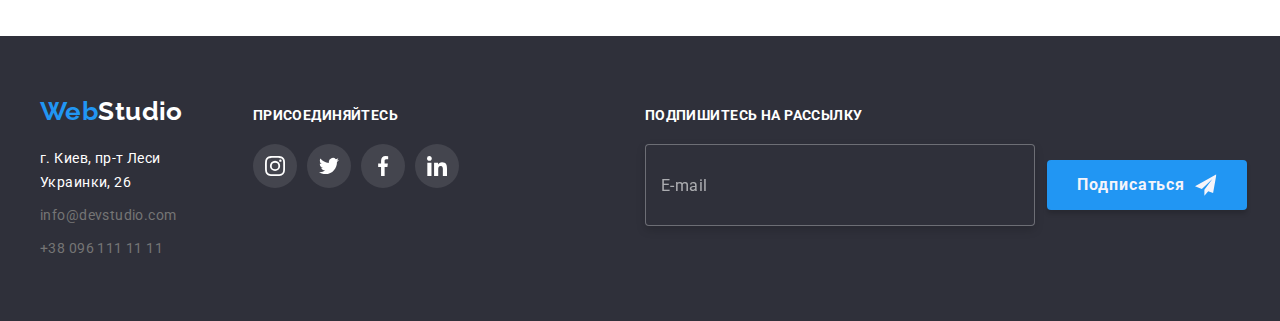
==== commit d4a8b1f9: "fixed footer and padding modal" ====
--- a/portfolio.html
+++ b/portfolio.html
@@ -299,28 +299,21 @@
         </div>
         <div class="subscribe">
           <h2 class="sicial-links-title">Подпишитесь на рассылку</h2>
-          <ul class="subscribe list">
-            <li class="subscribe list item">
-              <form>
-                <label for="email" class="label"></label>
-                <input
-                  type="email"
-                  name="email"
-                  id="email"
-                  class="subscribe-input"
-                  placeholder="E-mail"
-                />
-              </form>
-            </li>
-            <li class="subscribe list item">
-              <button type="submit" class="subscribe-button">
-                Подписаться
-                <svg class="icon-send">
-                  <use href="./images/symbol-defs.svg#icon-icon-send"></use>
-                </svg>
-              </button>
-            </li>
-          </ul>
+          <form class="subscribe-form">
+            <input
+              type="email"
+              name="email"
+              id="email"
+              class="subscribe-input"
+              placeholder="E-mail"
+            />
+            <button type="submit" class="subscribe-button">
+              Подписаться
+              <svg class="icon-send">
+                <use href="./images/symbol-defs.svg#icon-icon-send"></use>
+              </svg>
+            </button>
+          </form>
         </div>
       </div>
     </footer>
--- a/css/styles.css
+++ b/css/styles.css
@@ -644,21 +644,33 @@
 .links-social-icon:focus {
   background-color: var(--accent-color);
 }
-.subscribe.list {
-  display: flex;
-  align-items: center;
-}
-.subscribe.list:not(:last-child) {
-  margin-right: 12px;
-}
+.subscribe-form {
+  display: flex;
+  align-items: center;
+}
+
 .subscribe-input {
   width: 358px;
   height: 50px;
   padding: 15px;
+  margin-right: 12px;
+
+  font: inherit;
+  font-weight: 400;
+  font-size: 16px;
+  line-height: 1.25;
+  letter-spacing: 0.03em;
+
+  color: var(--primary-white-color);
+
   background-color: #2f303a;
   border: 1px solid rgba(255, 255, 255, 0.3);
   filter: drop-shadow(0px 4px 4px rgba(0, 0, 0, 0.15));
   border-radius: 4px;
+
+  transition-property: border-color;
+  transition-duration: 250ms;
+  transition-timing-function: cubic-bezier(0.4, 0, 0.2, 1);
 }
 .subscribe-input::placeholder {
   font-weight: 400;
@@ -668,6 +680,11 @@
 
   color: rgba(255, 255, 255, 0.6);
 }
+.subscribe-input:hover,
+.subscribe-input:focus {
+  border-color: var(--primary-white-color);
+}
+
 .subscribe-button {
   display: flex;
   align-items: center;
@@ -917,8 +934,8 @@
   transform: translate(-50%, -50%) scale(1);
 
   width: 528px;
-  height: 581px;
-  /* padding: 8px; */
+  /* height: 581px; */
+  padding: 40px;
   background-color: #fff;
   border-radius: 4px;
 
@@ -959,8 +976,9 @@
 }
 
 /* Style form modal  */
+
 .modal-title {
-  margin-top: 40px;
+  margin-top: 0;
   margin-bottom: 12px;
 
   font-weight: 700;
@@ -976,8 +994,6 @@
   /* position: relative; */
   display: flex;
   flex-direction: column;
-  padding-left: 40px;
-  padding-right: 40px;
 }
 .label {
   font-weight: 400;
@@ -989,10 +1005,11 @@
 }
 .input {
   width: 100%;
-  height: 40px;
-  padding-left: 40px;
-  margin-bottom: 10px;
+
+  padding: 12px 42px;
+
   border: 1px solid rgba(33, 33, 33, 0.2);
+  cursor: pointer;
 
   transition-property: border-color;
   transition-duration: 250ms;
@@ -1000,8 +1017,8 @@
 }
 .comment {
   width: 100%;
-  height: 120px;
   padding: 12px 16px;
+  resize: none;
 
   margin-bottom: 20px;
 }
@@ -1016,14 +1033,19 @@
 .input:hover,
 .input:focus {
   border-color: var(--accent-color);
-}
-
+  border-width: 1px;
+}
+
+.user-name,
+.tel-namber,
+.email {
+  position: relative;
+  margin-bottom: 10px;
+}
 .icon-person {
   position: absolute;
-  top: 107px;
-  left: 55px;
-  width: 18px;
-  height: 18px;
+  top: 11px;
+  left: 12px;
 
   transition-property: fill;
   transition-duration: 250ms;
@@ -1031,10 +1053,8 @@
 }
 .icon-phone {
   position: absolute;
-  top: 175px;
-  left: 55px;
-  width: 18px;
-  height: 18px;
+  top: 11px;
+  left: 12px;
 
   transition-property: fill;
   transition-duration: 250ms;
@@ -1042,42 +1062,52 @@
 }
 .icon-email {
   position: absolute;
-  top: 245px;
-  left: 55px;
-  width: 18px;
-  height: 18px;
+  top: 11px;
+  left: 12px;
 
   transition-property: fill;
   transition-duration: 250ms;
   transition-timing-function: cubic-bezier(0.4, 0, 0.2, 1);
 }
 .user-name:hover .icon-person,
-.user-name:focus .icon-person {
+.user-name:focus-within .icon-person {
   fill: var(--accent-color);
 }
 .tel-namber:hover .icon-phone,
-.tel-namber:focus .icon-phone {
+.tel-namber:focus-within .icon-phone {
   fill: var(--accent-color);
 }
 .email:hover .icon-email,
-.email:focus .icon-email {
+.email:focus-within .icon-email {
   fill: var(--accent-color);
 }
 /* Style условия договора */
 .checkbox-terms {
+  margin-bottom: 30px;
+}
+.fake {
   display: flex;
   justify-content: center;
   align-items: center;
-  margin-bottom: 30px;
-}
-
-.icon-checkbox {
   width: 16px;
   height: 15px;
+
   margin-right: 8px;
+  outline: 2px solid #212121;
+  outline-offset: -2px;
+  border-radius: 2px;
+
+  transition-property: background-color, outline-color;
+  transition-duration: 250ms;
+  transition-timing-function: cubic-bezier(0.4, 0, 0.2, 1);
+}
+.icon-checkbox {
+  fill: #fff;
 }
 .link-terms {
-  margin: 0;
+  display: flex;
+  justify-content: center;
+  align-items: center;
   text-align: center;
 
   font-weight: 400;
@@ -1085,9 +1115,14 @@
   line-height: 1.71px;
   letter-spacing: 0.03em;
 
+  cursor: pointer;
+
   color: var(--title-text-color);
 }
 .terms {
+  margin-left: 5px;
+
+  text-decoration: none;
   font-weight: 400;
   font-size: 14px;
   line-height: 1.71;
@@ -1095,6 +1130,14 @@
   text-decoration-line: underline;
 
   color: #2196f3;
+}
+
+/* .checkbox:checked + .fake .icon-checkbox {
+  fill: red;
+} */
+.checkbox:checked + .fake {
+  background-color: var(--accent-color);
+  outline-color: var(--accent-color);
 }
 
 /* Style modal button отправить */
@@ -1117,7 +1160,7 @@
   background-color: var(--accent-color);
   box-shadow: 0px 4px 4px rgba(0, 0, 0, 0.15);
 
-  transition-property: box-shadow, background-color;
+  transition-property: box-shadow, background-color, border-color;
   transition-duration: 250ms;
   transition-timing-function: cubic-bezier(0.4, 0, 0.2, 1);
 }
@@ -1125,4 +1168,5 @@
 .modal-button:focus {
   background: #188ce8;
   box-shadow: 0px 4px 4px rgba(0, 0, 0, 0.15);
-}
+  border-color: var(--primary-white-color);
+}
